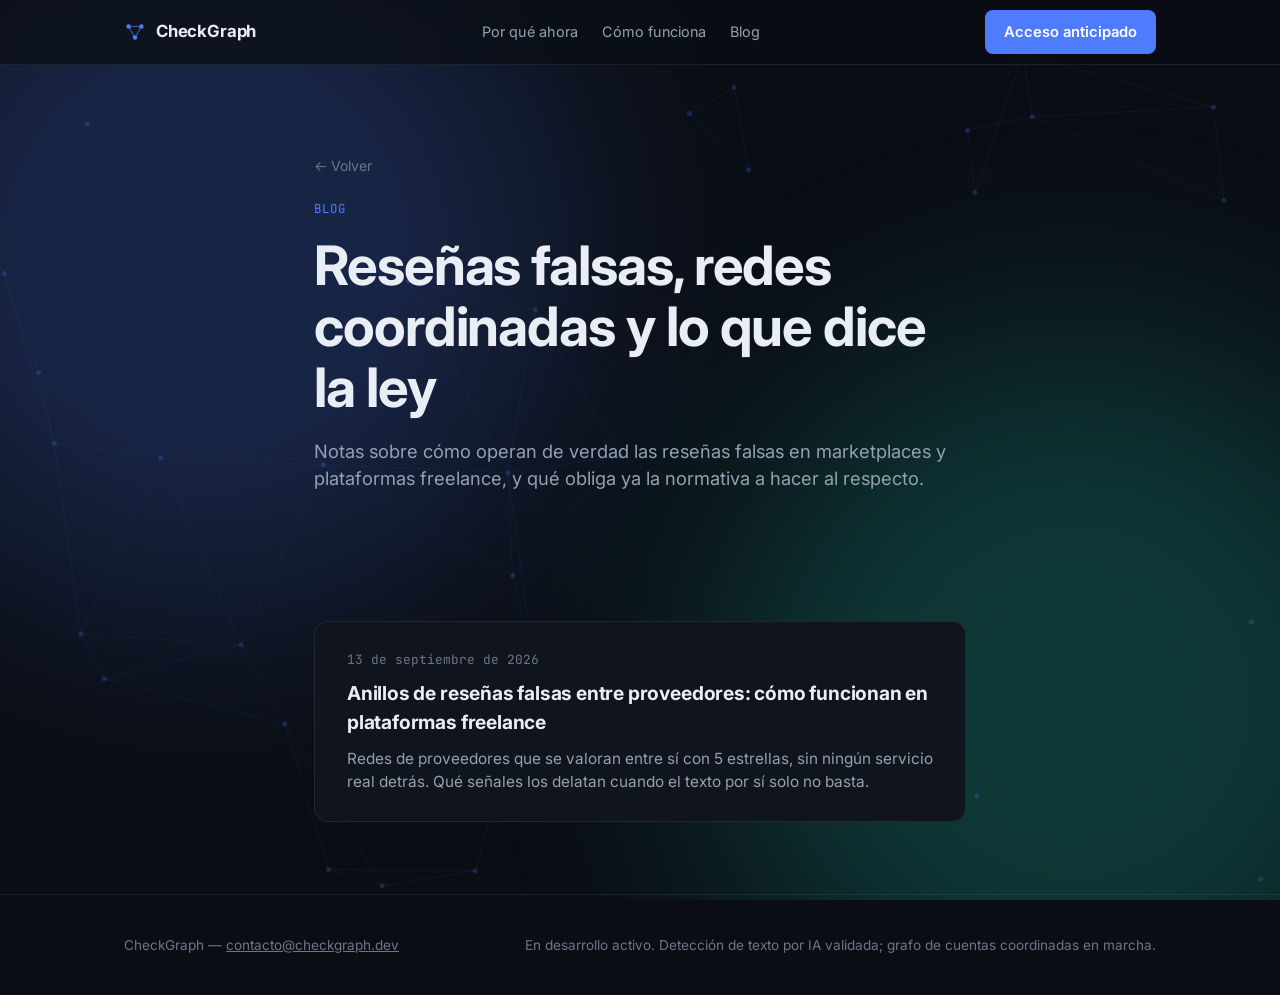
==== docs/blog/index.html @ 1524971b "Añade el blog de CheckGraph con el primer post publicado docs/blog/ con página índice y el primer ar" ====
<!doctype html>
<html lang="es">
<head>
<meta charset="utf-8" />
<meta name="viewport" content="width=device-width, initial-scale=1" />
<title>Blog de CheckGraph — reseñas falsas, redes coordinadas y normativa</title>
<meta name="description" content="Notas sobre reseñas falsas, redes de proveedores coordinados y la normativa que obliga a los marketplaces a detectarlas — escrito por el equipo de CheckGraph." />
<link rel="canonical" href="https://checkgraph.dev/blog/" />
<meta property="og:type" content="website" />
<meta property="og:site_name" content="CheckGraph" />
<meta property="og:title" content="Blog de CheckGraph" />
<meta property="og:description" content="Notas sobre reseñas falsas, redes de proveedores coordinados y la normativa que obliga a los marketplaces a detectarlas." />
<meta property="og:url" content="https://checkgraph.dev/blog/" />
<meta property="og:locale" content="es_ES" />
<meta name="twitter:card" content="summary" />
<link rel="preconnect" href="https://fonts.googleapis.com" />
<link rel="preconnect" href="https://fonts.gstatic.com" crossorigin />
<link href="https://fonts.googleapis.com/css2?family=Inter:wght@400;500;600;700&family=JetBrains+Mono:wght@400;500;600&display=swap" rel="stylesheet" />
<link rel="stylesheet" href="../style.css" />
<link rel="icon" href="data:image/svg+xml,%3Csvg xmlns='http://www.w3.org/2000/svg' viewBox='0 0 24 24'%3E%3Ccircle cx='5' cy='6' r='2.6' fill='%234f7cff'/%3E%3Ccircle cx='19' cy='6' r='2.6' fill='%234f7cff'/%3E%3Ccircle cx='12' cy='18' r='2.6' fill='%234f7cff'/%3E%3Cline x1='5' y1='6' x2='19' y2='6' stroke='%234f7cff' stroke-width='1.6'/%3E%3Cline x1='5' y1='6' x2='12' y2='18' stroke='%234f7cff' stroke-width='1.6'/%3E%3Cline x1='19' y1='6' x2='12' y2='18' stroke='%234f7cff' stroke-width='1.6'/%3E%3C/svg%3E" />
</head>
<body>

<div class="aurora" aria-hidden="true"></div>
<div class="graph-bg" id="graph-bg" aria-hidden="true"></div>

<header class="nav">
  <div class="wrap">
    <a class="brand" href="../index.html">
      <svg class="mark" viewBox="0 0 24 24" fill="none" xmlns="http://www.w3.org/2000/svg">
        <circle cx="5" cy="6" r="2.4" fill="#4f7cff" />
        <circle cx="19" cy="6" r="2.4" fill="#4f7cff" />
        <circle cx="12" cy="18" r="2.4" fill="#4f7cff" />
        <line x1="5" y1="6" x2="19" y2="6" stroke="#4f7cff" stroke-width="1.4" opacity="0.6" />
        <line x1="5" y1="6" x2="12" y2="18" stroke="#4f7cff" stroke-width="1.4" opacity="0.6" />
        <line x1="19" y1="6" x2="12" y2="18" stroke="#4f7cff" stroke-width="1.4" opacity="0.6" />
      </svg>
      CheckGraph
    </a>
    <nav class="nav-links">
      <a href="../por-que-ahora.html">Por qué ahora</a>
      <a href="../como-funciona.html">Cómo funciona</a>
      <a href="index.html">Blog</a>
    </nav>
    <a class="btn btn-primary" href="../index.html#acceso">Acceso anticipado</a>
  </div>
</header>

<main>
  <section class="hero" style="padding-bottom: 20px;">
    <div class="wrap article">
      <a class="back-link" href="../index.html">← Volver</a>
      <p class="eyebrow">Blog</p>
      <h1 style="max-width: 26ch;">Reseñas falsas, redes coordinadas y lo que dice la ley</h1>
      <p class="lede">
        Notas sobre cómo operan de verdad las reseñas falsas en marketplaces y plataformas
        freelance, y qué obliga ya la normativa a hacer al respecto.
      </p>
    </div>
  </section>

  <section class="tight">
    <div class="wrap article">
      <div class="post-list">

        <a class="post-card reveal" href="anillos-resenas-falsas-freelance.html">
          <div class="post-date">13 de septiembre de 2026</div>
          <h2>Anillos de reseñas falsas entre proveedores: cómo funcionan en plataformas freelance</h2>
          <p>
            Redes de proveedores que se valoran entre sí con 5 estrellas, sin ningún servicio
            real detrás. Qué señales los delatan cuando el texto por sí solo no basta.
          </p>
        </a>

      </div>
    </div>
  </section>
</main>

<footer>
  <div class="wrap">
    <span>CheckGraph — <a href="mailto:contacto@checkgraph.dev">contacto@checkgraph.dev</a></span>
    <span>En desarrollo activo. Detección de texto por IA validada; grafo de cuentas coordinadas en marcha.</span>
  </div>
</footer>

<script src="../script.js"></script>
</body>
</html>
---- docs/style.css ----
/* CheckGraph — landing (S1) */

:root {
  --bg: #0a0e14;
  --bg-alt: #10151d;
  --panel: #131a24;
  --border: rgba(255, 255, 255, 0.08);
  --text: #e9eef4;
  --text-dim: #93a1b3;
  --text-dimmer: #6b7688;
  --accent: #4f7cff;
  --accent-dim: #2f4d9e;
  --good: #2fd17a;
  --warn: #f5a524;
  --font-sans: "Inter", -apple-system, BlinkMacSystemFont, "Segoe UI", sans-serif;
  --font-mono: "JetBrains Mono", ui-monospace, "SFMono-Regular", Menlo, monospace;
}

* { box-sizing: border-box; }

html { scroll-behavior: smooth; }

body {
  margin: 0;
  background: var(--bg);
  color: var(--text);
  font-family: var(--font-sans);
  line-height: 1.5;
  -webkit-font-smoothing: antialiased;
}

a { color: inherit; }

.wrap {
  max-width: 1080px;
  margin: 0 auto;
  padding-inline: 24px;
}

/* Aurora glow — depth behind the graph decoration */
.aurora {
  position: fixed;
  inset: 0;
  z-index: 0;
  overflow: hidden;
  pointer-events: none;
}
.aurora::before,
.aurora::after {
  content: "";
  position: absolute;
  width: 60vw;
  height: 60vw;
  max-width: 720px;
  max-height: 720px;
  border-radius: 50%;
  filter: blur(120px);
  opacity: 0.22;
}
.aurora::before {
  background: #4f7cff;
  top: -12%;
  left: -12%;
  animation: auroraDrift1 24s ease-in-out infinite;
}
.aurora::after {
  background: #22d3b8;
  bottom: -18%;
  right: -12%;
  animation: auroraDrift2 28s ease-in-out infinite;
}
@keyframes auroraDrift1 {
  0%, 100% { transform: translate(0, 0) scale(1); }
  50% { transform: translate(6%, 8%) scale(1.08); }
}
@keyframes auroraDrift2 {
  0%, 100% { transform: translate(0, 0) scale(1); }
  50% { transform: translate(-6%, -6%) scale(1.08); }
}
@media (prefers-reduced-motion: reduce) {
  .aurora::before, .aurora::after { animation: none; }
}

/* Background graph decoration */
.graph-bg {
  position: fixed;
  inset: 0;
  z-index: 0;
  pointer-events: none;
  opacity: 0.5;
}

.graph-bg svg { width: 100%; height: 100%; }

.graph-bg circle {
  fill: var(--accent);
  opacity: 0.45;
}

.graph-bg line {
  stroke: var(--accent);
  stroke-width: 1;
  opacity: 0.16;
}

.graph-bg .node {
  animation: drift 14s ease-in-out infinite;
}

@keyframes drift {
  0%, 100% { transform: translate(0, 0); }
  50% { transform: translate(6px, -8px); }
}

@media (prefers-reduced-motion: reduce) {
  .graph-bg .node { animation: none; }
  html { scroll-behavior: auto; }
}

/* Top nav */
header.nav {
  position: sticky;
  top: 0;
  z-index: 10;
  background: rgba(10, 14, 20, 0.72);
  backdrop-filter: blur(10px);
  border-bottom: 1px solid var(--border);
}

.nav .wrap {
  display: flex;
  align-items: center;
  justify-content: space-between;
  height: 64px;
}

.brand {
  display: flex;
  align-items: center;
  gap: 10px;
  font-weight: 700;
  font-size: 1.05rem;
  letter-spacing: -0.01em;
  text-decoration: none;
}

.brand .mark {
  width: 22px;
  height: 22px;
  display: block;
}

.btn {
  display: inline-flex;
  align-items: center;
  gap: 8px;
  border-radius: 8px;
  padding: 10px 18px;
  font-size: 0.92rem;
  font-weight: 600;
  text-decoration: none;
  border: 1px solid transparent;
  cursor: pointer;
  transition: transform 0.15s ease, background 0.15s ease, border-color 0.15s ease;
}

.btn:hover { transform: translateY(-1px); }

.btn-primary {
  background: var(--accent);
  color: white;
}
.btn-primary:hover { background: #3d6bf0; }

.btn-ghost {
  background: transparent;
  border-color: var(--border);
  color: var(--text);
}
.btn-ghost:hover { border-color: var(--accent-dim); }

.teaser-link { margin-top: 20px; }

.nav-links {
  display: flex;
  gap: 24px;
  font-size: 0.9rem;
  color: var(--text-dim);
}
.nav-links a { text-decoration: none; }
.nav-links a:hover { color: var(--text); }

@media (max-width: 640px) {
  .nav-links { display: none; }
}

/* Sections */
section {
  position: relative;
  z-index: 1;
  padding-block: 96px;
}

section.tight { padding-block: 72px; }

.eyebrow {
  font-family: var(--font-mono);
  font-size: 0.78rem;
  letter-spacing: 0.08em;
  text-transform: uppercase;
  color: var(--accent);
  margin: 0 0 16px;
}

h1 {
  font-size: clamp(2.1rem, 4.4vw, 3.4rem);
  line-height: 1.12;
  letter-spacing: -0.02em;
  margin: 0 0 20px;
  max-width: 18ch;
}

h2 {
  font-size: clamp(1.5rem, 2.6vw, 2rem);
  letter-spacing: -0.01em;
  margin: 0 0 16px;
}

.lede {
  font-size: 1.15rem;
  color: var(--text-dim);
  max-width: 56ch;
  margin: 0 0 36px;
}

.hero {
  padding-top: 88px;
  padding-bottom: 60px;
}

.hero-actions {
  display: flex;
  gap: 12px;
  flex-wrap: wrap;
  margin-bottom: 64px;
}

/* Reveal-on-scroll */
.reveal {
  opacity: 0;
  transform: translateY(18px);
  transition: opacity 0.6s ease, transform 0.6s ease;
}
.reveal.is-visible {
  opacity: 1;
  transform: translateY(0);
}

/* Preview card (product mock) */
.preview-card {
  background: var(--panel);
  border: 1px solid var(--border);
  border-radius: 14px;
  overflow: hidden;
  box-shadow: 0 20px 60px -20px rgba(0, 0, 0, 0.6);
}

.preview-head {
  display: flex;
  align-items: center;
  justify-content: space-between;
  padding: 16px 20px;
  border-bottom: 1px solid var(--border);
  font-family: var(--font-mono);
  font-size: 0.82rem;
  color: var(--text-dimmer);
}

.preview-dot { display: inline-flex; gap: 6px; }
.preview-dot span {
  width: 9px; height: 9px; border-radius: 50%;
  background: var(--border);
}

.review-row {
  display: grid;
  grid-template-columns: 1fr auto;
  gap: 16px;
  align-items: start;
  padding: 18px 20px;
  border-bottom: 1px solid var(--border);
  transition: background 0.15s ease;
}
.review-row:last-child { border-bottom: none; }
.review-row:hover { background: rgba(255, 255, 255, 0.02); }

.review-meta {
  font-size: 0.82rem;
  color: var(--text-dimmer);
  margin-bottom: 4px;
  font-family: var(--font-mono);
}

.review-text {
  color: var(--text);
  font-size: 0.96rem;
}

.review-flag {
  font-size: 0.8rem;
  color: var(--warn);
  margin-top: 6px;
}

.badge {
  display: inline-flex;
  align-items: center;
  gap: 6px;
  padding: 5px 10px;
  border-radius: 999px;
  font-size: 0.78rem;
  font-weight: 600;
  font-family: var(--font-mono);
  white-space: nowrap;
  height: fit-content;
}

.badge-good {
  background: rgba(47, 209, 122, 0.12);
  color: var(--good);
  border: 1px solid rgba(47, 209, 122, 0.3);
}

.badge-warn {
  background: rgba(245, 165, 36, 0.12);
  color: var(--warn);
  border: 1px solid rgba(245, 165, 36, 0.3);
}

.badge svg { width: 13px; height: 13px; }

.preview-caption {
  text-align: center;
  color: var(--text-dimmer);
  font-size: 0.85rem;
  margin-top: 16px;
}

/* Feature triad */
.triad {
  display: grid;
  grid-template-columns: repeat(3, 1fr);
  gap: 20px;
  margin-top: 40px;
}

.triad-item {
  background: var(--bg-alt);
  border: 1px solid var(--border);
  border-radius: 12px;
  padding: 24px;
}

.triad-item .num {
  font-family: var(--font-mono);
  color: var(--accent);
  font-size: 0.8rem;
  margin-bottom: 10px;
}

.triad-item h3 {
  font-size: 1.02rem;
  margin: 0 0 8px;
}

.triad-item p {
  color: var(--text-dim);
  font-size: 0.92rem;
  margin: 0;
}

/* Stat block */
.stat-panel {
  display: flex;
  align-items: center;
  gap: 32px;
  background: var(--bg-alt);
  border: 1px solid var(--border);
  border-radius: 14px;
  padding: 32px;
  margin-top: 8px;
}

.stat-number {
  font-family: var(--font-mono);
  font-size: 3rem;
  font-weight: 700;
  color: var(--good);
  line-height: 1;
  white-space: nowrap;
}

.stat-number small {
  font-size: 1.1rem;
  color: var(--text-dim);
  font-weight: 500;
}

/* Won't-tell list */
.wont-list {
  list-style: none;
  padding: 0;
  margin: 0;
  display: grid;
  gap: 14px;
}

.wont-list li {
  display: flex;
  gap: 14px;
  align-items: flex-start;
  background: var(--bg-alt);
  border: 1px solid var(--border);
  border-radius: 10px;
  padding: 16px 18px;
  color: var(--text-dim);
  font-size: 0.96rem;
}

.wont-list svg {
  flex: none;
  width: 18px;
  height: 18px;
  color: var(--text-dimmer);
  margin-top: 2px;
}

/* Form */
.form-panel {
  background: var(--panel);
  border: 1px solid var(--border);
  border-radius: 16px;
  padding: 40px;
}

form.contact {
  display: grid;
  gap: 16px;
  margin-top: 24px;
}

.form-row {
  display: grid;
  grid-template-columns: 1fr 1fr;
  gap: 16px;
}

label {
  display: block;
  font-size: 0.85rem;
  color: var(--text-dim);
  margin-bottom: 6px;
}

input {
  width: 100%;
  background: var(--bg);
  border: 1px solid var(--border);
  border-radius: 8px;
  padding: 12px 14px;
  color: var(--text);
  font-family: var(--font-sans);
  font-size: 0.95rem;
}

input:focus {
  outline: none;
  border-color: var(--accent);
}

.form-note {
  font-size: 0.8rem;
  color: var(--text-dimmer);
  margin-top: 4px;
}

.form-success {
  display: none;
  color: var(--good);
  font-weight: 600;
}

/* Footer */
footer {
  border-top: 1px solid var(--border);
  padding-block: 40px;
  color: var(--text-dimmer);
  font-size: 0.85rem;
}

footer .wrap {
  display: flex;
  justify-content: space-between;
  align-items: center;
  flex-wrap: wrap;
  gap: 12px;
}

/* Article subpages (por-que-ahora.html, como-funciona.html) */
.back-link {
  display: inline-flex;
  align-items: center;
  gap: 6px;
  color: var(--text-dimmer);
  text-decoration: none;
  font-size: 0.88rem;
  margin-bottom: 24px;
}
.back-link:hover { color: var(--text-dim); }

.article {
  max-width: 700px;
}

.article h2 {
  margin-top: 0;
  font-size: 1.3rem;
}

/* Vertical timeline — each section is a node on the graph */
.timeline {
  position: relative;
  padding-left: 40px;
}

.timeline::before {
  content: "";
  position: absolute;
  left: 5px;
  top: 6px;
  bottom: 6px;
  width: 2px;
  background: var(--border);
}

.timeline-progress {
  position: absolute;
  left: 5px;
  top: 6px;
  width: 2px;
  height: 0%;
  background: linear-gradient(var(--accent), var(--good));
  box-shadow: 0 0 8px rgba(79, 124, 255, 0.5);
  transition: height 0.15s linear;
}

.step-num {
  display: inline-block;
  font-family: var(--font-mono);
  font-size: 0.78rem;
  color: var(--accent);
  letter-spacing: 0.05em;
  margin-bottom: 8px;
}

.timeline-item {
  position: relative;
  padding-bottom: 52px;
}
.timeline-item:last-child { padding-bottom: 0; }

.timeline-item::before {
  content: "";
  position: absolute;
  left: -40px;
  top: 4px;
  width: 12px;
  height: 12px;
  border-radius: 50%;
  background: var(--bg);
  border: 2px solid var(--text-dimmer);
  transition: border-color 0.5s ease, background 0.5s ease, box-shadow 0.5s ease;
}

.timeline-item.is-visible::before {
  border-color: var(--accent);
  background: var(--accent);
  box-shadow: 0 0 0 5px rgba(79, 124, 255, 0.18);
}

.timeline-item p {
  color: var(--text-dim);
  font-size: 1.03rem;
  margin-bottom: 0;
}

.timeline-item ul {
  color: var(--text-dim);
  font-size: 1.03rem;
  padding-left: 1.2em;
  margin-top: 16px;
  margin-bottom: 16px;
}
.timeline-item li { margin-bottom: 8px; }
.timeline-item li:last-child { margin-bottom: 0; }

.article-cta {
  margin-top: 8px;
  padding-left: 40px;
}

/* Blog listing */
.post-list {
  display: grid;
  gap: 20px;
}

.post-card {
  display: block;
  background: var(--bg-alt);
  border: 1px solid var(--border);
  border-radius: 14px;
  padding: 28px 32px;
  text-decoration: none;
  color: inherit;
  transition: border-color 0.2s ease, transform 0.2s ease;
}
.post-card:hover {
  border-color: var(--accent-dim);
  transform: translateY(-2px);
}

.post-date {
  font-family: var(--font-mono);
  font-size: 0.8rem;
  color: var(--text-dimmer);
  margin-bottom: 10px;
}

.post-card h2 {
  margin: 0 0 10px;
  font-size: 1.2rem;
}

.post-card p {
  color: var(--text-dim);
  font-size: 0.96rem;
  margin: 0;
}

@media (max-width: 640px) {
  .timeline { padding-left: 28px; }
  .timeline::before { left: 3px; }
  .timeline-item::before { left: -28px; }
  .article-cta { padding-left: 0; }
}

@media (max-width: 720px) {
  .triad { grid-template-columns: 1fr; }
  .form-row { grid-template-columns: 1fr; }
  .review-row { grid-template-columns: 1fr; }
  .badge { justify-self: start; }
  .stat-panel { flex-direction: column; align-items: flex-start; gap: 12px; }
  section { padding-block: 64px; }
}
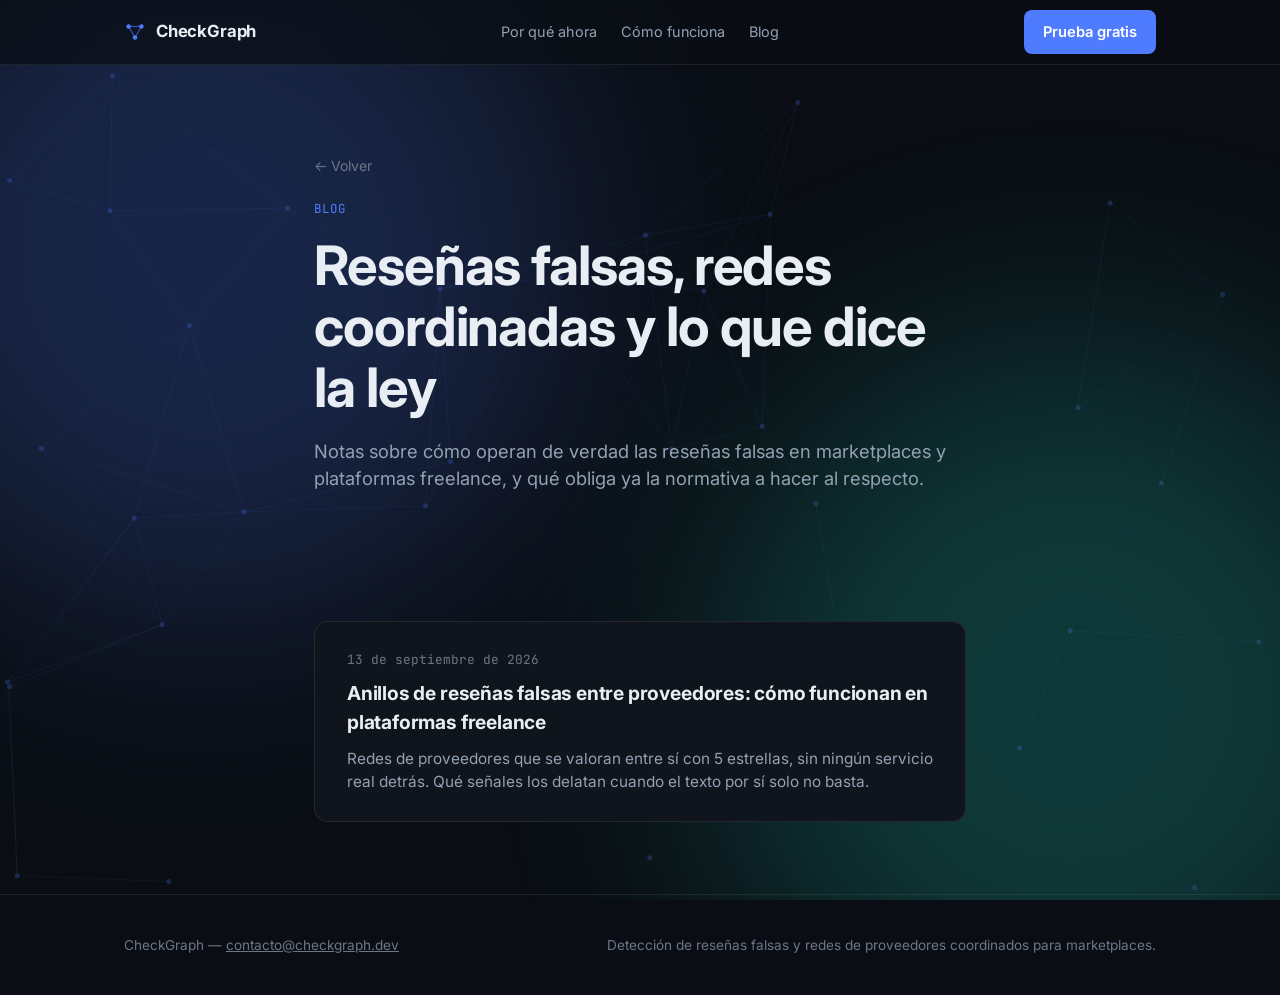
==== commit 8b82bc8a: "Quita el lenguaje de "en desarrollo"/lista de espera de la landing y añade prueba gratuita Sustituye" ====
--- a/docs/blog/index.html
+++ b/docs/blog/index.html
@@ -42,7 +42,7 @@
       <a href="../como-funciona.html">Cómo funciona</a>
       <a href="index.html">Blog</a>
     </nav>
-    <a class="btn btn-primary" href="../index.html#acceso">Acceso anticipado</a>
+    <a class="btn btn-primary" href="../index.html#acceso">Prueba gratis</a>
   </div>
 </header>
 
@@ -80,7 +80,7 @@
 <footer>
   <div class="wrap">
     <span>CheckGraph — <a href="mailto:contacto@checkgraph.dev">contacto@checkgraph.dev</a></span>
-    <span>En desarrollo activo. Detección de texto por IA validada; grafo de cuentas coordinadas en marcha.</span>
+    <span>Detección de reseñas falsas y redes de proveedores coordinados para marketplaces.</span>
   </div>
 </footer>
 
